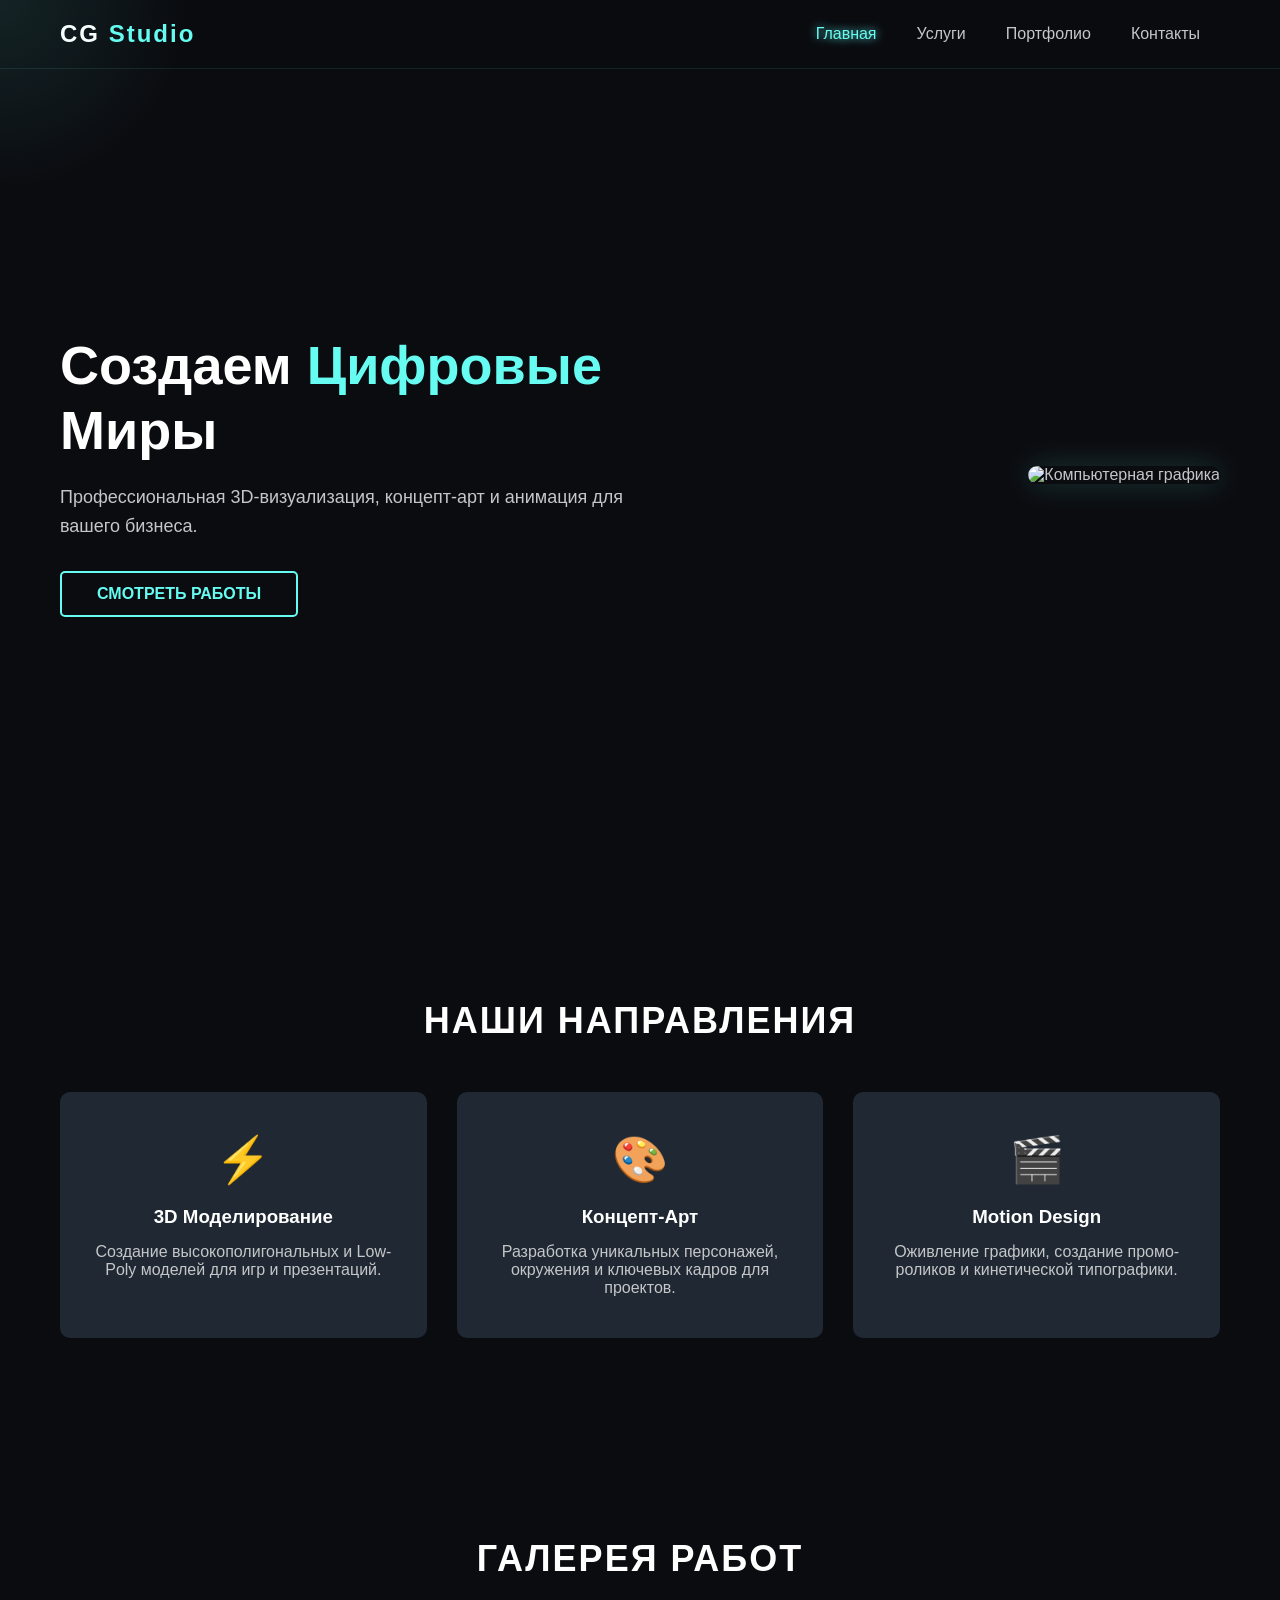
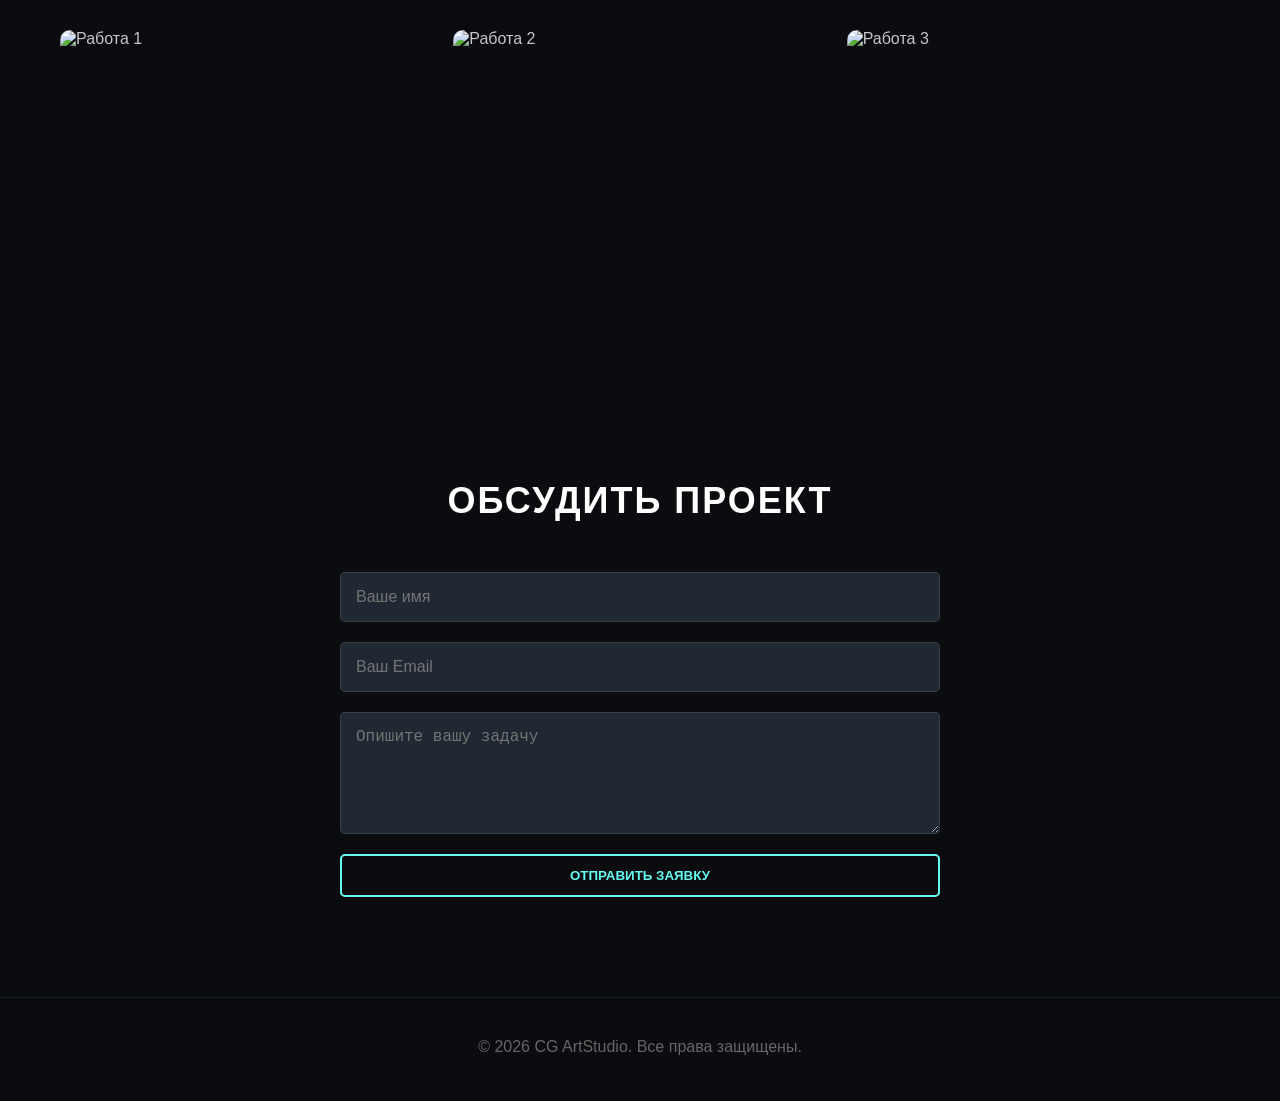
==== index.html @ 85d6765f "add README.md and css/style.css and index.html and js/script.js" ====
<!DOCTYPE html>
<html lang="ru">
<head>
    <meta charset="UTF-8">
    <meta name="viewport" content="width=device-width, initial-scale=1.0">
    <title>CG ArtStudio | Компьютерная графика</title>
    <link rel="stylesheet" href="css/style.css">
    <link rel="stylesheet" href="js/script.js">
</head>
<body>
    <!-- Эффект интерактивного фона -->
    <div class="cursor-glow" id="cursorGlow"></div>

    <!-- Навигация -->
    <header>
        <nav class="navbar">
            <div class="logo">CG <span>Studio</span></div>
            <ul class="nav-links" id="navLinks">
                <li><a href="#hero" class="active">Главная</a></li>
                <li><a href="#services">Услуги</a></li>
                <li><a href="#portfolio">Портфолио</a></li>
                <li><a href="#contact">Контакты</a></li>
            </ul>
            <div class="burger" id="burgerMenu">
                <div class="line1"></div>
                <div class="line2"></div>
                <div class="line3"></div>
            </div>
        </nav>
    </header>

    <!-- Главный экран -->
    <section id="hero" class="hero-section">
        <div class="hero-content">
            <h1 class="anim-fade-up">Создаем <span>Цифровые</span> Миры</h1>
            <p class="anim-fade-up-delay">Профессиональная 3D-визуализация, концепт-арт и анимация для вашего бизнеса.</p>
            <a href="#portfolio" class="btn anim-fade-up-delay2">Смотреть работы</a>
        </div>
        <div class="hero-image-container">
            <img src="https://unsplash.com" alt="Компьютерная графика" class="hero-img">
        </div>
    </section>

    <!-- Секция Услуг -->
    <section id="services" class="services-section">
        <h2 class="section-title">Наши Направления</h2>
        <div class="services-grid">
            <div class="service-card">
                <div class="card-icon">⚡</div>
                <h3>3D Моделирование</h3>
                <p>Создание высокополигональных и Low-Poly моделей для игр и презентаций.</p>
            </div>
            <div class="service-card">
                <div class="card-icon">🎨</div>
                <h3>Концепт-Арт</h3>
                <p>Разработка уникальных персонажей, окружения и ключевых кадров для проектов.</p>
            </div>
            <div class="service-card">
                <div class="card-icon">🎬</div>
                <h3>Motion Design</h3>
                <p>Оживление графики, создание промо-роликов и кинетической типографики.</p>
            </div>
        </div>
    </section>

    <!-- Портфолио -->
    <section id="portfolio" class="portfolio-section">
        <h2 class="section-title">Галерея Работ</h2>
        <div class="portfolio-grid">
            <div class="portfolio-item">
                <img src="https://unsplash.com" alt="Работа 1">
                <div class="portfolio-overlay">
                    <h4>Cyberpunk City</h4>
                    <p>3D Окружение</p>
                </div>
            </div>
            <div class="portfolio-item">
                <img src="https://unsplash.com" alt="Работа 2">
                <div class="portfolio-overlay">
                    <h4>Neon Character</h4>
                    <p>Концепт-арт</p>
                </div>
            </div>
            <div class="portfolio-item">
                <img src="https://unsplash.com" alt="Работа 3">
                <div class="portfolio-overlay">
                    <h4>Abstract Motion</h4>
                    <p>Рендеринг</p>
                </div>
            </div>
        </div>
    </section>

    <!-- Контакты -->
    <section id="contact" class="contact-section">
        <h2 class="section-title">Обсудить проект</h2>
        <form class="contact-form" id="contactForm">
            <input type="text" placeholder="Ваше имя" required>
            <input type="email" placeholder="Ваш Email" required>
            <textarea placeholder="Опишите вашу задачу" rows="5" required></textarea>
            <button type="submit" class="btn">Отправить заявку</button>
        </form>
    </section>

    <footer>
        <p>&copy; 2026 CG ArtStudio. Все права защищены.</p>
    </footer>

    <script src="js/script.js"></script>
</body>
</html>
---- css/style.css ----
/* Базовые настройки и темная футуристичная тема */
:root {
    --bg-color: #0b0c10;
    --text-color: #c5c6c7;
    --primary-color: #66fcf1;
    --secondary-color: #45f3ff;
    --card-bg: #1f2833;
}

* {
    margin: 0;
    padding: 0;
    box-sizing: border-box;
    scroll-behavior: smooth;
}

body {
    font-family: 'Segoe UI', Tahoma, Geneva, Verdana, sans-serif;
    background-color: var(--bg-color);
    color: var(--text-color);
    overflow-x: hidden;
    position: relative;
}

/* Эффект свечения за курсором */
.cursor-glow {
    position: fixed;
    width: 400px;
    height: 400px;
    background: radial-gradient(circle, rgba(102, 252, 241, 0.1) 0%, rgba(0,0,0,0) 70%);
    top: 0;
    left: 0;
    pointer-events: none;
    transform: translate(-50%, -50%);
    z-index: 9999;
    transition: transform 0.1s ease;
}

/* Шапка и навигация */
header {
    background-color: rgba(11, 12, 16, 0.95);
    position: fixed;
    width: 100%;
    top: 0;
    z-index: 100;
    border-bottom: 1px solid rgba(102, 252, 241, 0.1);
}

.navbar {
    display: flex;
    justify-content: space-between;
    align-items: center;
    max-width: 1200px;
    margin: 0 auto;
    padding: 20px;
}

.logo {
    font-size: 24px;
    font-weight: bold;
    color: #fff;
    letter-spacing: 2px;
}

.logo span {
    color: var(--primary-color);
}

.nav-links {
    display: flex;
    list-style: none;
}

.nav-links li a {
    color: var(--text-color);
    text-decoration: none;
    padding: 10px 20px;
    font-weight: 500;
    transition: 0.3s ease;
}

.nav-links li a:hover, .nav-links li a.active {
    color: var(--primary-color);
    text-shadow: 0 0 10px var(--primary-color);
}

/* Главный экран */
.hero-section {
    min-height: 100vh;
    display: flex;
    align-items: center;
    justify-content: space-between;
    max-width: 1200px;
    margin: 0 auto;
    padding: 100px 20px 50px 20px;
}

.hero-content {
    max-width: 600px;
}

.hero-content h1 {
    font-size: 54px;
    color: #fff;
    line-height: 1.2;
    margin-bottom: 20px;
}

.hero-content h1 span {
    color: var(--primary-color);
}

.hero-content p {
    font-size: 18px;
    margin-bottom: 30px;
    line-height: 1.6;
}

.btn {
    display: inline-block;
    padding: 12px 35px;
    background: transparent;
    color: var(--primary-color);
    border: 2px solid var(--primary-color);
    text-decoration: none;
    font-weight: bold;
    border-radius: 5px;
    text-transform: uppercase;
    transition: 0.4s ease;
    cursor: pointer;
}

.btn:hover {
    background: var(--primary-color);
    color: var(--bg-color);
    box-shadow: 0 0 20px var(--primary-color);
}

/* Анимация левитации для картинки Hero */
.hero-image-container {
    max-width: 500px;
}

.hero-img {
    width: 100%;
    border-radius: 15px;
    box-shadow: 0 0 30px rgba(102, 252, 241, 0.2);
    animation: float 6s ease-in-out infinite;
}

@keyframes float {
    0% { transform: translateY(0px); }
    50% { transform: translateY(-15px); }
    100% { transform: translateY(0px); }
}

/* Секции общего назначения */
.section-title {
    text-align: center;
    font-size: 36px;
    color: #fff;
    margin-bottom: 50px;
    text-transform: uppercase;
    letter-spacing: 2px;
}

.services-section, .portfolio-section, .contact-section {
    padding: 100px 20px;
    max-width: 1200px;
    margin: 0 auto;
}

/* Сетка Услуг */
.services-grid {
    display: grid;
    grid-template-columns: repeat(auto-fit, minmax(300px, 1fr));
    gap: 30px;
}

.service-card {
    background-color: var(--card-bg);
    padding: 40px 30px;
    border-radius: 10px;
    text-align: center;
    transition: 0.4s ease;
    border: 1px solid transparent;
}

.service-card:hover {
    transform: translateY(-10px);
    border-color: var(--primary-color);
    box-shadow: 0 10px 25px rgba(102, 252, 241, 0.1);
}

.card-icon {
    font-size: 45px;
    margin-bottom: 20px;
}

.service-card h3 {
    color: #fff;
    margin-bottom: 15px;
}

/* Портфолио с эффектом Overlay */
.portfolio-grid {
    display: grid;
    grid-template-columns: repeat(auto-fit, minmax(350px, 1fr));
    gap: 20px;
}

.portfolio-item {
    position: relative;
    border-radius: 10px;
    overflow: hidden;
    height: 250px;
}

.portfolio-item img {
    width: 100%;
    height: 100%;
    object-fit: cover;
    transition: 0.5s ease;
}

.portfolio-overlay {
    position: absolute;
    top: 0;
    left: 0;
    width: 100%;
    height: 100%;
    background: rgba(11, 12, 16, 0.85);
    display: flex;
    flex-direction: column;
    justify-content: center;
    align-items: center;
    opacity: 0;
    transition: 0.5s ease;
}

.portfolio-item:hover .portfolio-overlay {
    opacity: 1;
}

.portfolio-item:hover img {
    transform: scale(1.1);
}

.portfolio-overlay h4 {
    color: var(--primary-color);
    font-size: 22px;
    margin-bottom: 5px;
}

/* Форма */
.contact-form {
    max-width: 600px;
    margin: 0 auto;
    display: flex;
    flex-direction: column;
    gap: 20px;
}

.contact-form input, .contact-form textarea {
    background-color: var(--card-bg);
    border: 1px solid rgba(255,255,255,0.1);
    padding: 15px;
    color: #fff;
    border-radius: 5px;
    outline: none;
    font-size: 16px;
    transition: 0.3s;
}

.contact-form input:focus, .contact-form textarea:focus {
    border-color: var(--primary-color);
}

footer {
    text-align: center;
    padding: 40px;
    border-top: 1px solid rgba(102, 252, 241, 0.1);
    color: #666;
}

/* Стартовые классы CSS-анимаций при загрузке */
.anim-fade-up {
    animation: fadeUp 1s ease forwards;
}
.anim-fade-up-delay {
    opacity: 0;
    animation: fadeUp 1s ease 0.3s forwards;
}
.anim-fade-up-delay2 {
    opacity: 0;
    animation: fadeUp 1s ease 0.6s forwards;
}

@keyframes fadeUp {
    from {
        opacity: 0;
        transform: translateY(30px);
    }
    to {
        opacity: 1;
        transform: translateY(0);
    }
}

/* Бургер-меню (Мобильная адаптивность) */
.burger {
    display: none;
    cursor: pointer;
}

.burger div {
    width: 25px;
    height: 3px;
    background-color: var(--text-color);
    margin: 5px;
    transition: 0.3s ease;
}

@media screen and (max-width: 768px) {
    .hero-section {
        flex-direction: column-reverse;
        text-align: center;
        padding-top: 130px;
    }
    .hero-image-container {
        margin-bottom: 40px;
    }
    .hero-content h1 {
        font-size: 36px;
    }
    .nav-links {
        position: fixed;
        right: 0px;
        height: 92vh;
        top: 8vh;
        background-color: var(--bg-color);
        display: flex;
        flex-direction: column;
        align-items: center;
        width: 100%;
        transform: translateX(100%);
        transition: transform 0.5s ease-in;
    }
    .nav-links li {
        margin: 25px 0;
    }
    .burger {
        display: block;
    }
    .nav-active {
        transform: translateX(0%);
    }
    /* Анимация бургера в крестик */
    .toggle .line1 { transform: rotate(-45deg) translate(-5px, 6px); }
    .toggle .line2 { opacity: 0; }
    .toggle .line3 { transform: rotate(45deg) translate(-5px, -6px); }
}
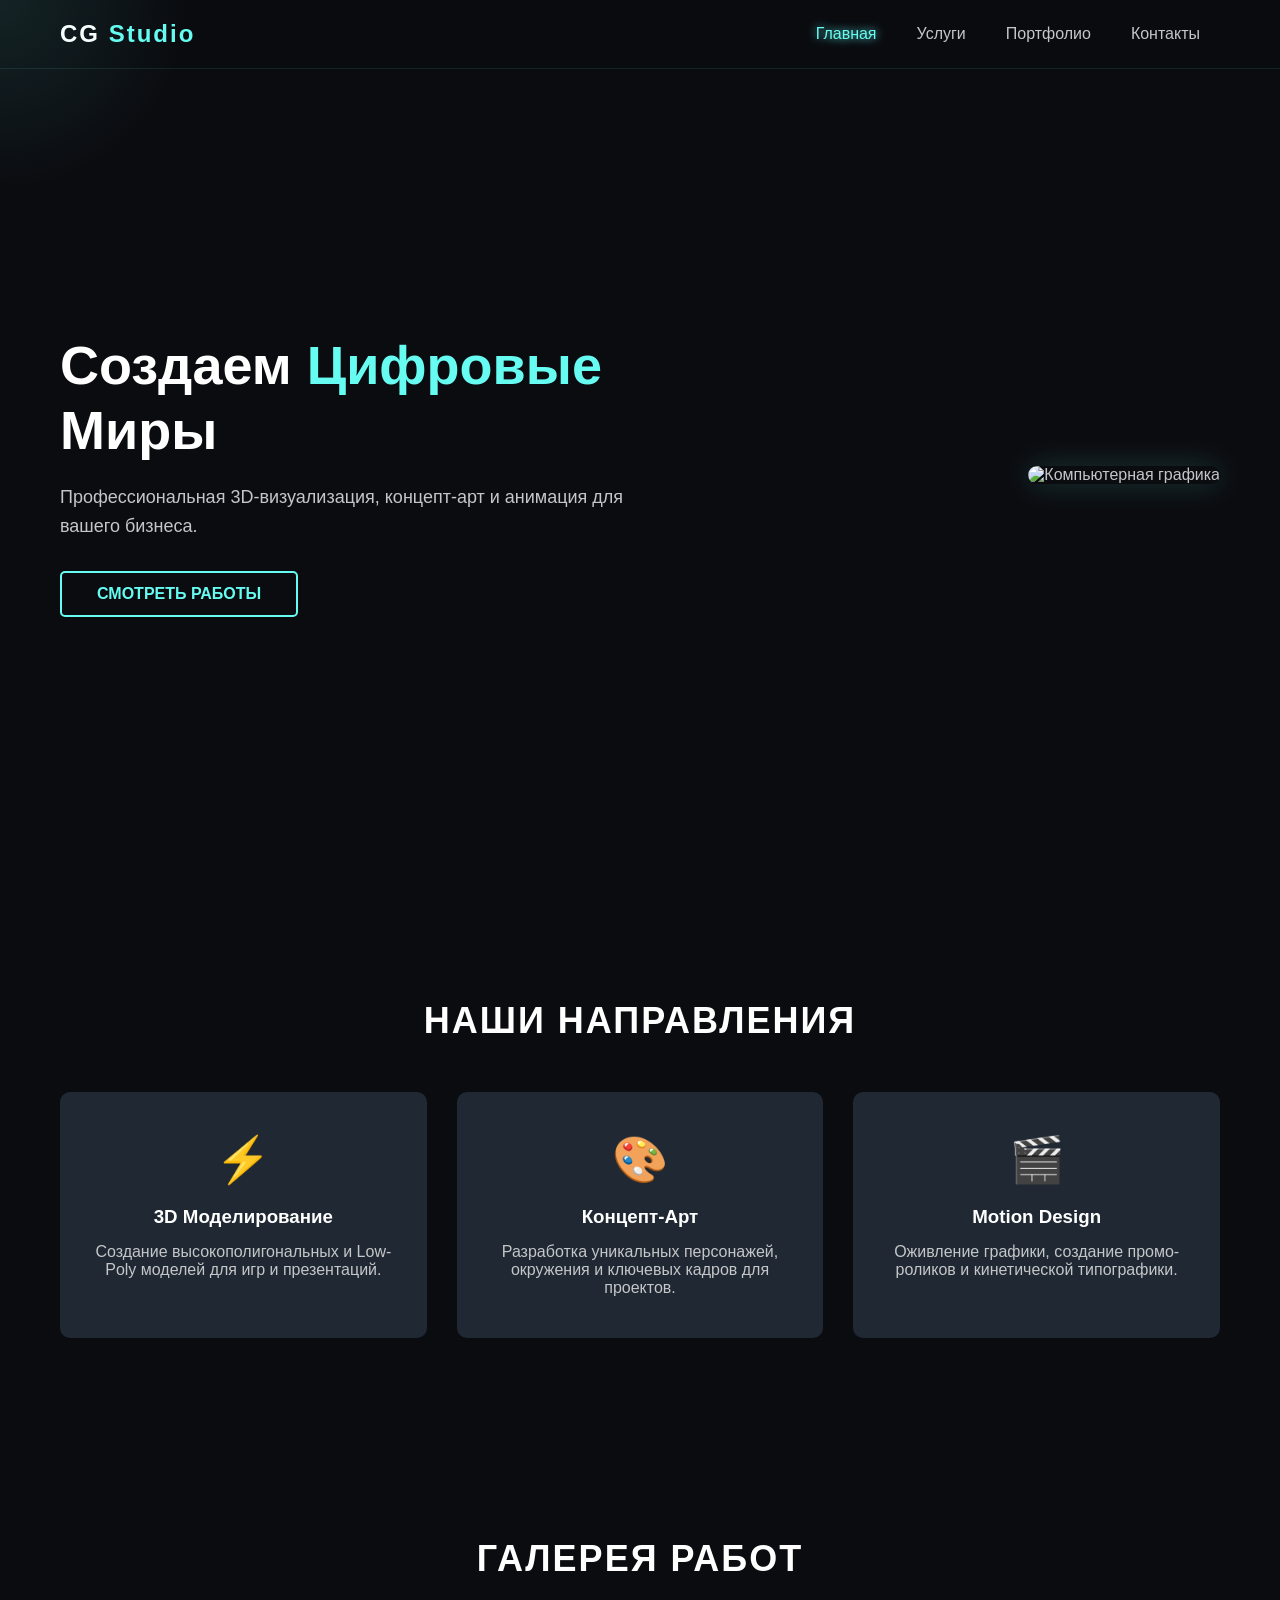
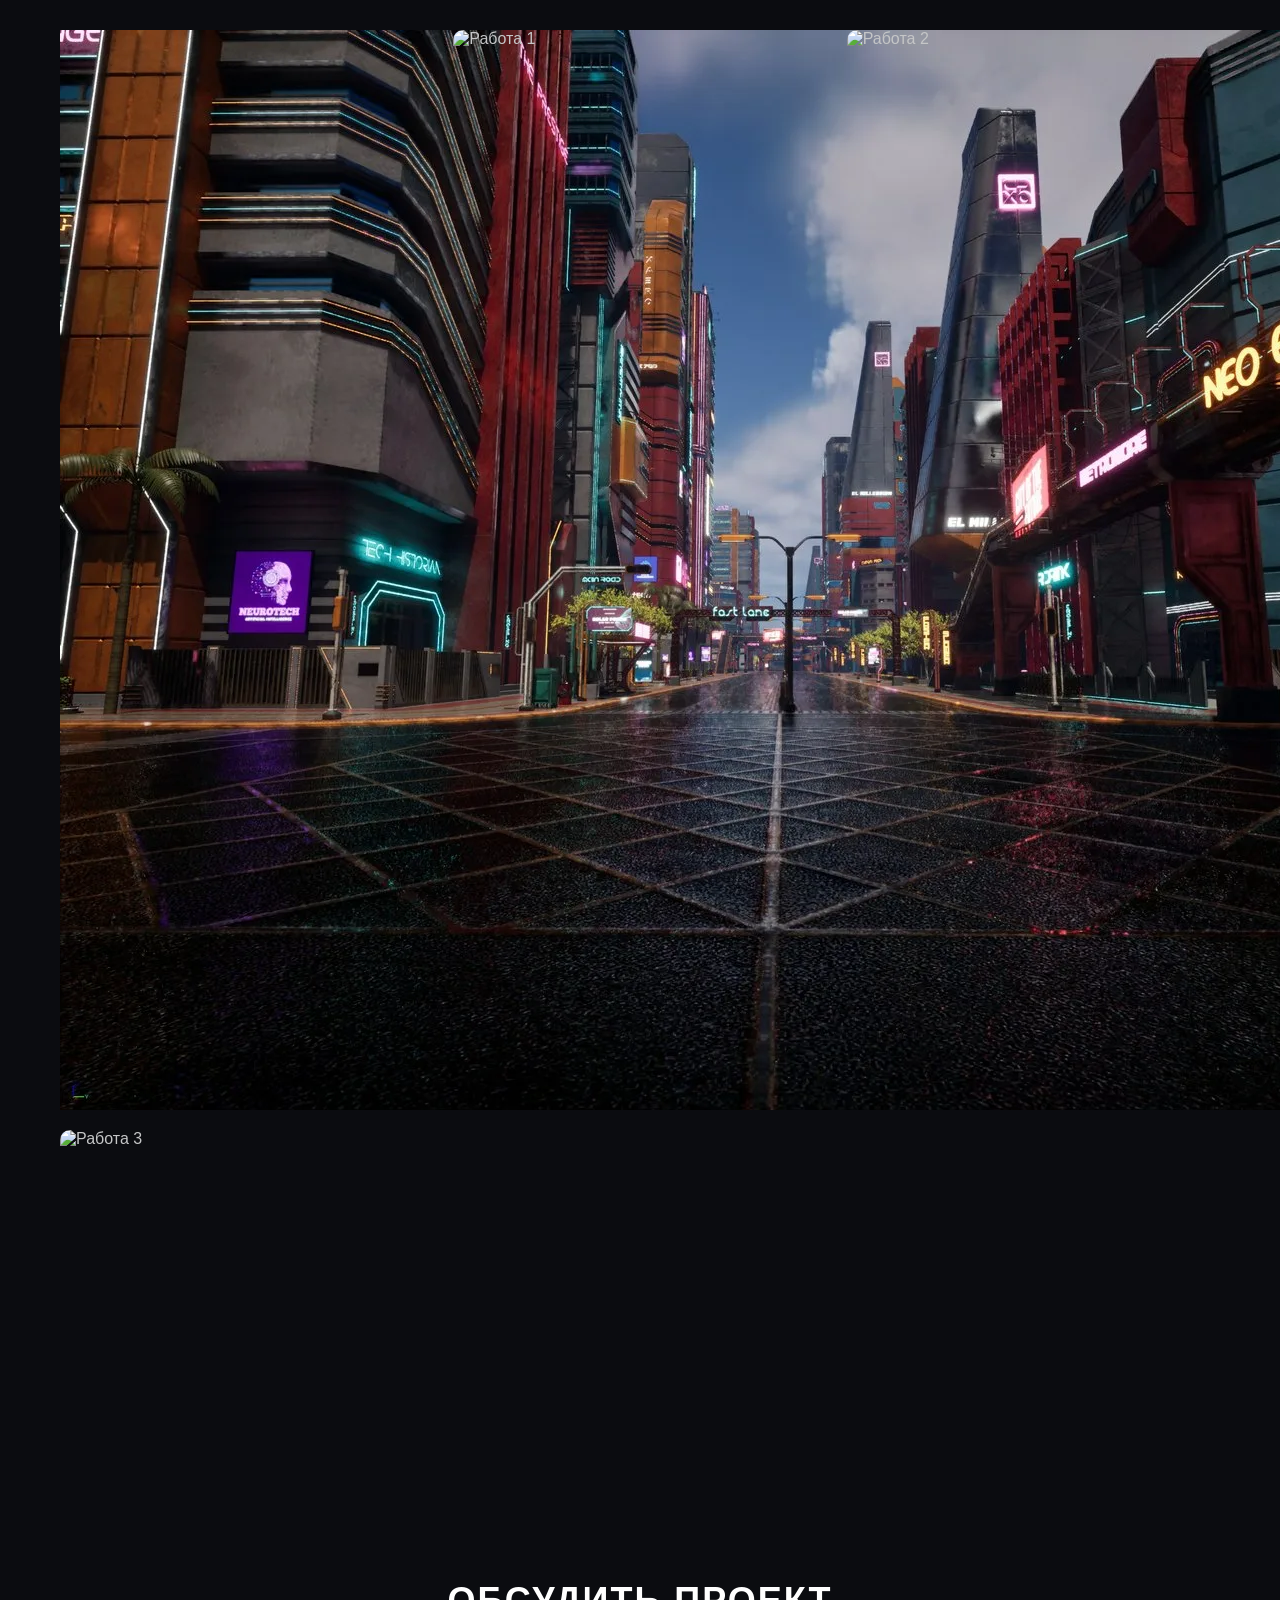
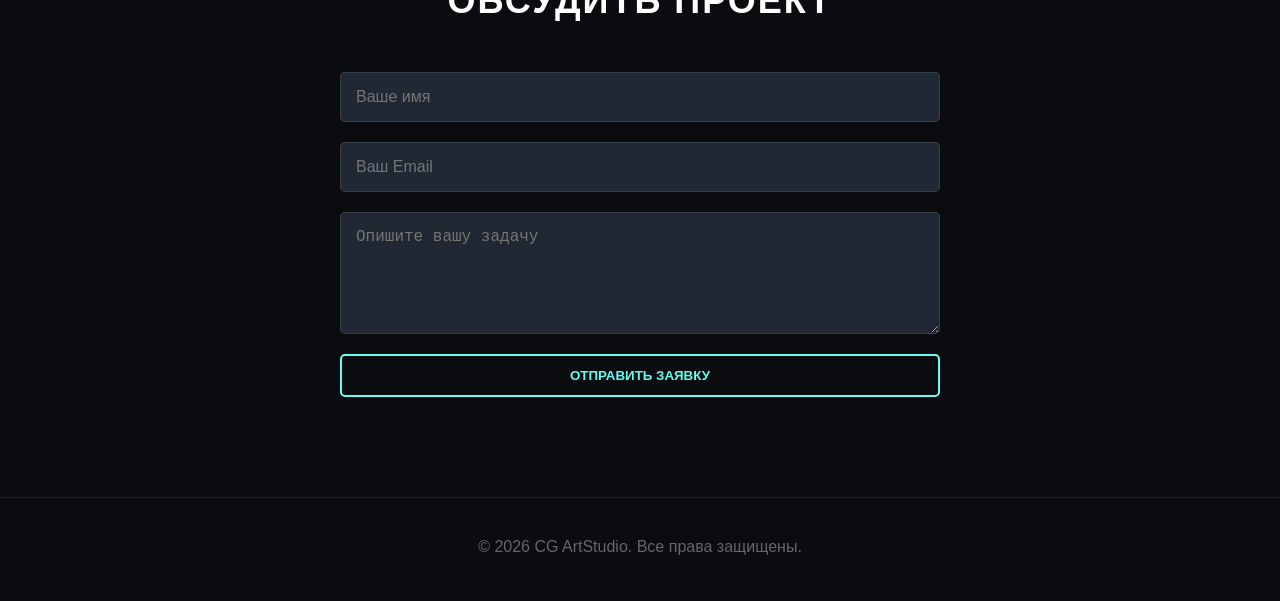
==== commit 18e678ac: "add index.html and img/" ====
--- a/index.html
+++ b/index.html
@@ -66,7 +66,7 @@
     <!-- Портфолио -->
     <section id="portfolio" class="portfolio-section">
         <h2 class="section-title">Галерея Работ</h2>
-        <div class="portfolio-grid">
+        <div class="portfolio-grid"> <img src="img/i.webp" alt="">
             <div class="portfolio-item">
                 <img src="https://unsplash.com" alt="Работа 1">
                 <div class="portfolio-overlay">
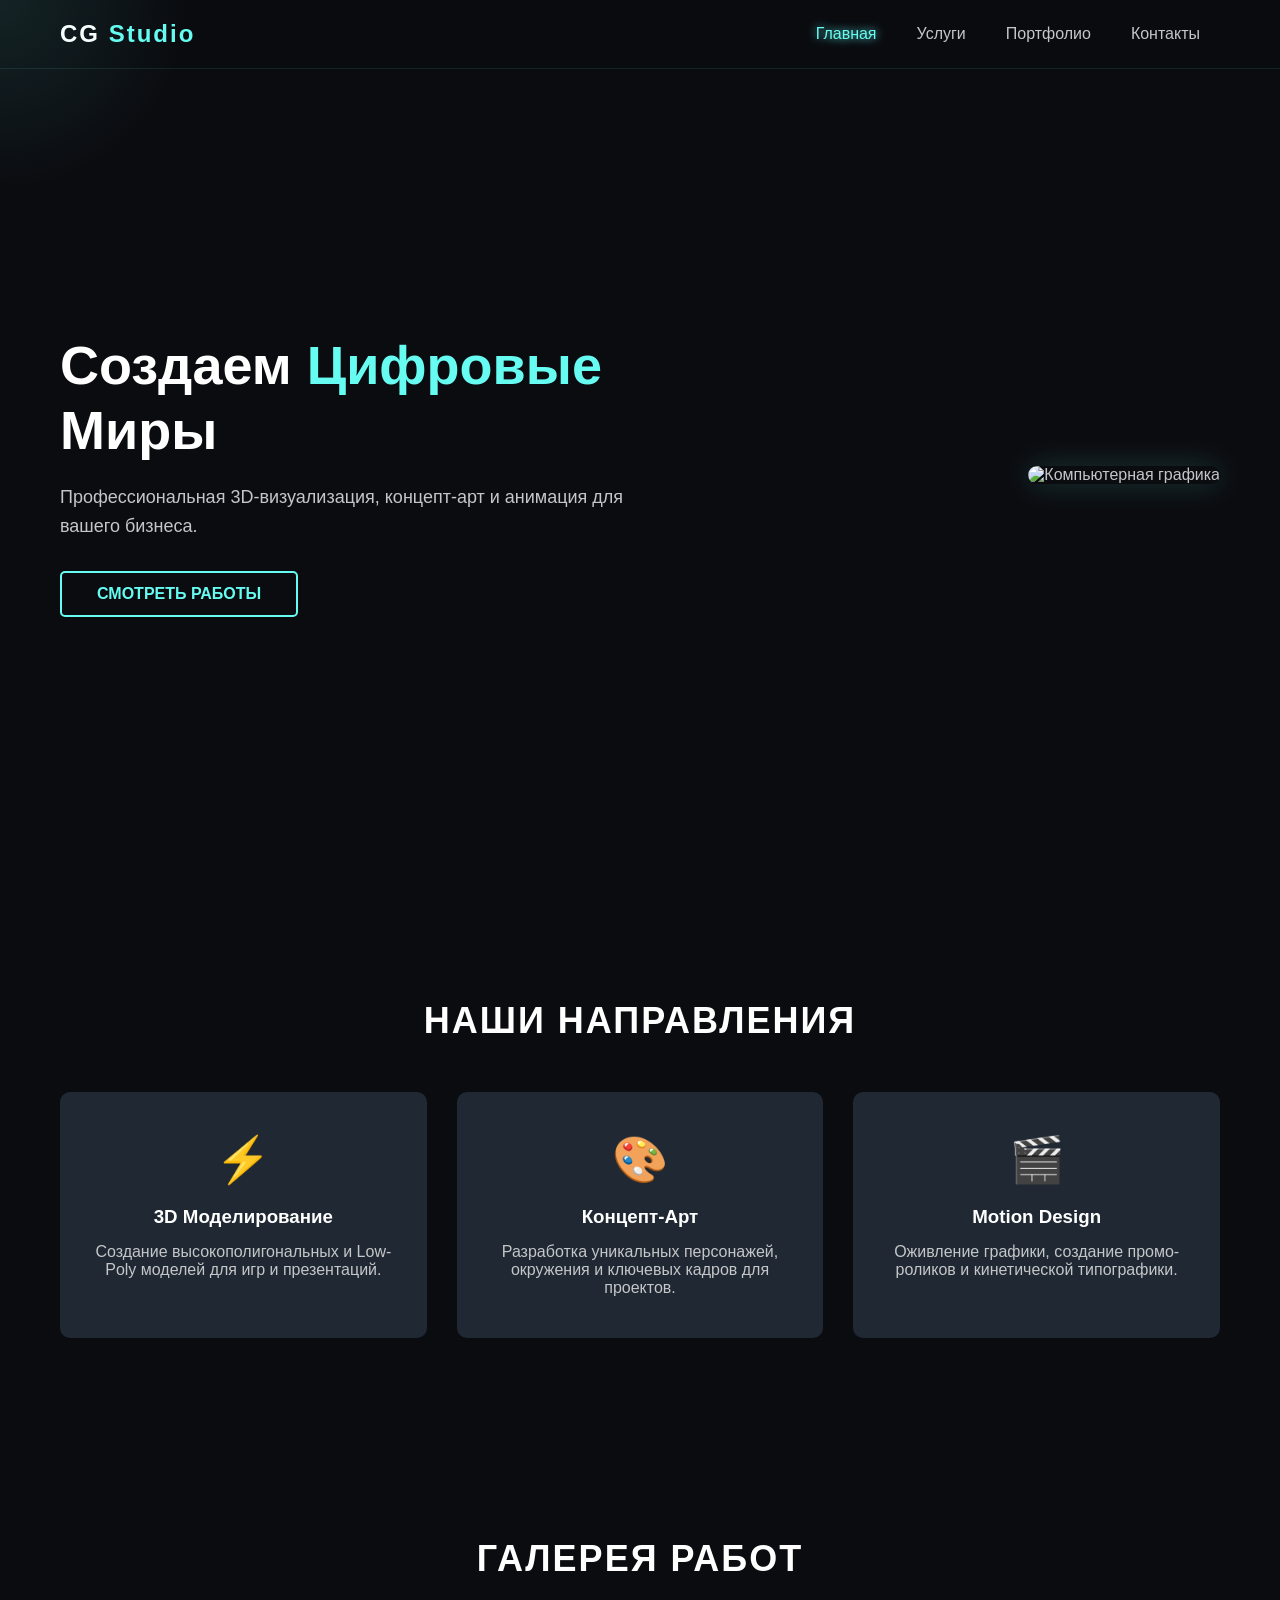
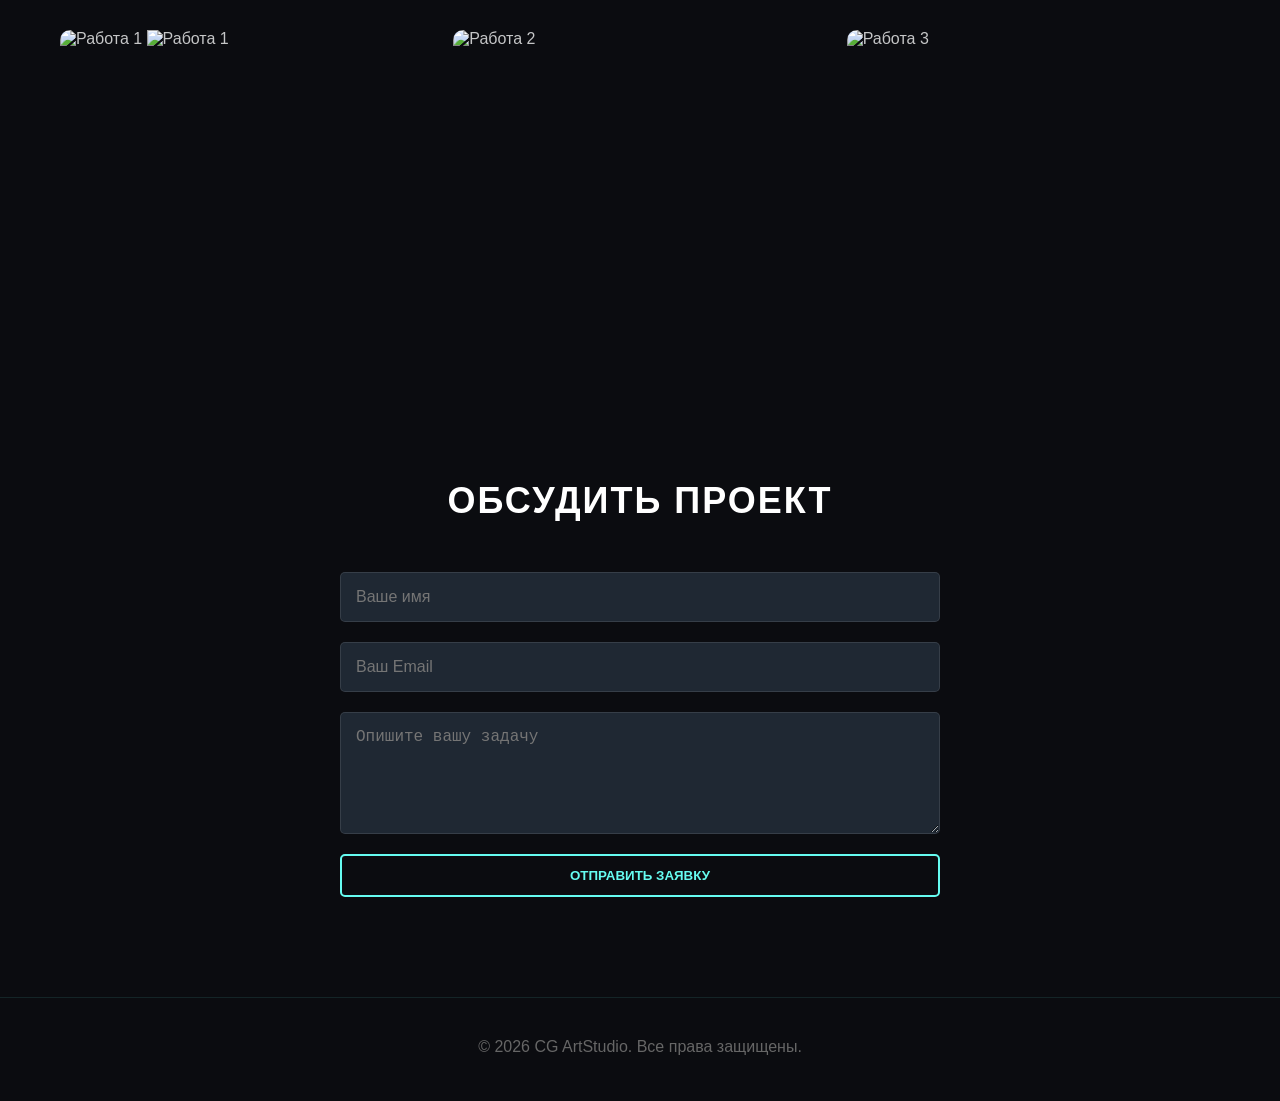
==== commit 1bef4b71: "add index.html" ====
--- a/index.html
+++ b/index.html
@@ -66,9 +66,14 @@
     <!-- Портфолио -->
     <section id="portfolio" class="portfolio-section">
         <h2 class="section-title">Галерея Работ</h2>
-        <div class="portfolio-grid"> <img src="img/i.webp" alt="">
+        <div class="portfolio-grid">
             <div class="portfolio-item">
-                <img src="https://unsplash.com" alt="Работа 1">
+                <!-- Было: -->
+<img src="https://unsplash.com" alt="Работа 1">
+
+<!-- Должно стать: -->
+<img src="img/1.webp" alt="Работа 1">
+
                 <div class="portfolio-overlay">
                     <h4>Cyberpunk City</h4>
                     <p>3D Окружение</p>
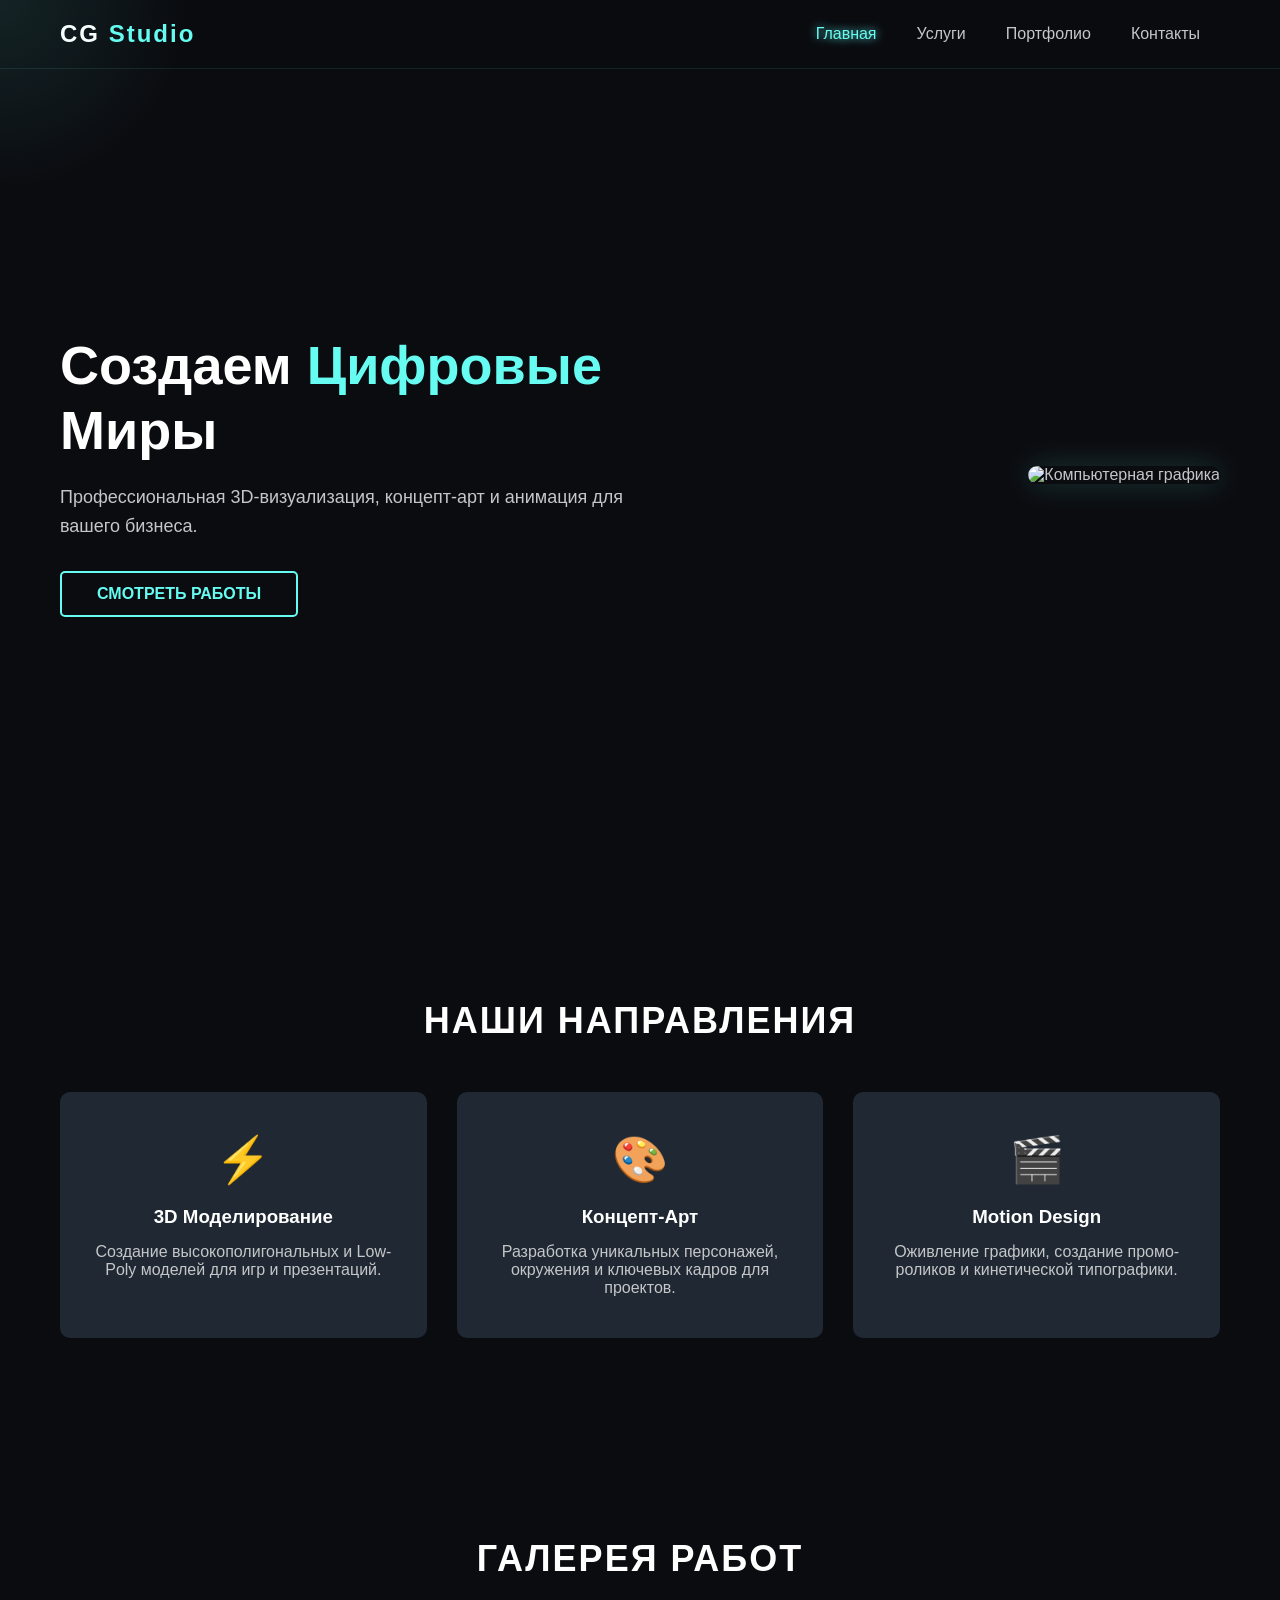
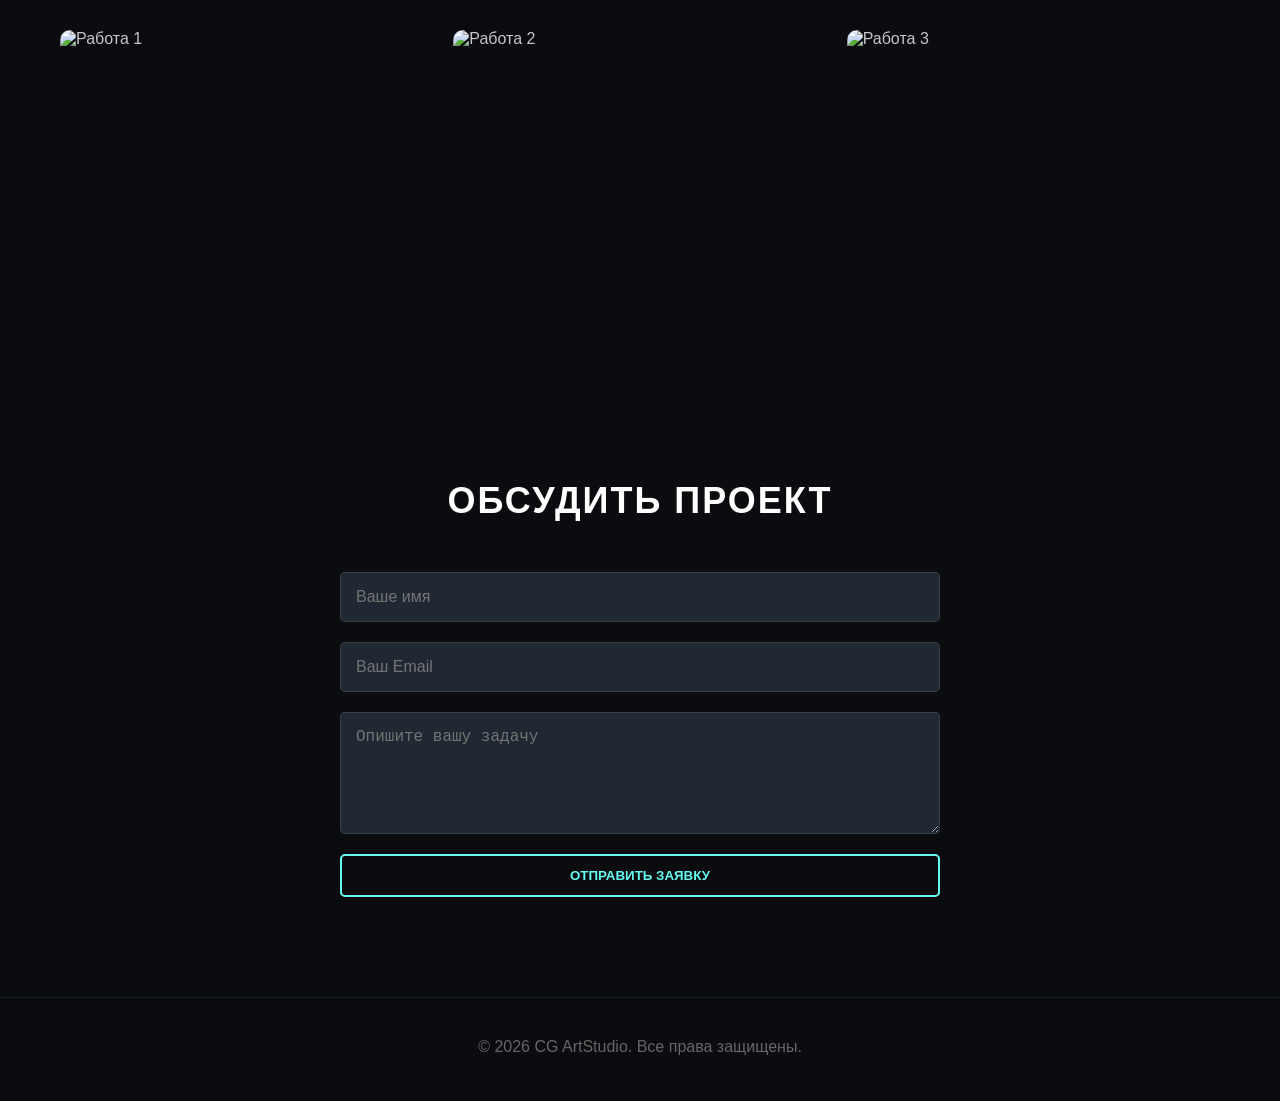
==== commit 979ad710: "add index.html" ====
--- a/index.html
+++ b/index.html
@@ -70,10 +70,6 @@
             <div class="portfolio-item">
                 <!-- Было: -->
 <img src="https://unsplash.com" alt="Работа 1">
-
-<!-- Должно стать: -->
-<img src="img/1.webp" alt="Работа 1">
-
                 <div class="portfolio-overlay">
                     <h4>Cyberpunk City</h4>
                     <p>3D Окружение</p>
